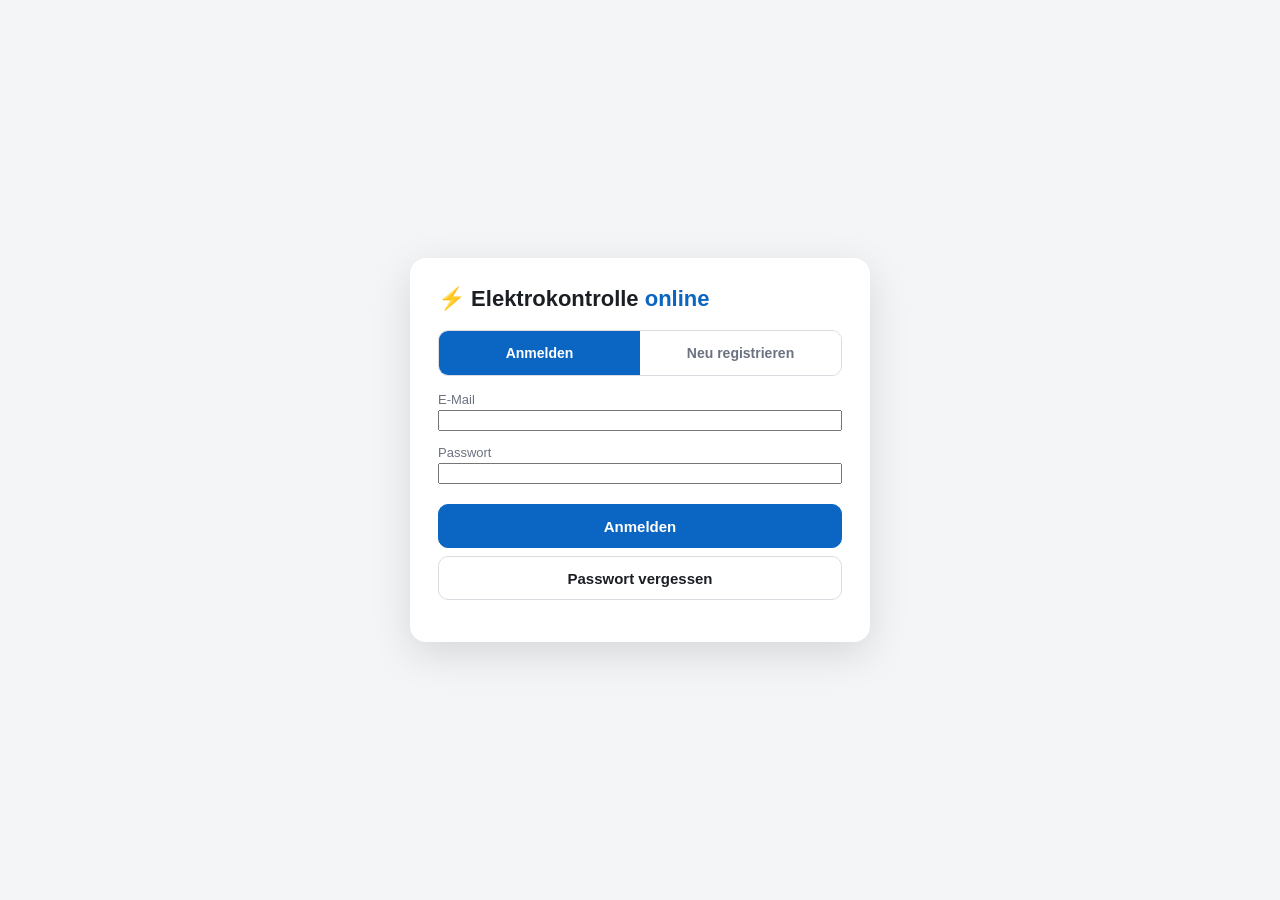
==== index.html @ 27286987 "Add files via upload" ====
<!DOCTYPE html>
<html lang="de">
<head>
<meta charset="utf-8">
<meta name="viewport" content="width=device-width, initial-scale=1, viewport-fit=cover">
<meta name="apple-mobile-web-app-capable" content="yes">
<meta name="apple-mobile-web-app-status-bar-style" content="black-translucent">
<title>Elektrokontrolle online</title>
<link rel="manifest" href="manifest.webmanifest">
<link rel="apple-touch-icon" href="icon-180.png">
<link rel="stylesheet" href="app.css">
</head>
<body>

<!-- Anmeldung -->
<div id="auth" class="authwrap">
  <div class="authbox">
    <h1>⚡ Elektrokontrolle <span>online</span></h1>

    <div id="authtabs" class="typtoggle">
      <button class="t_login on">Anmelden</button>
      <button class="t_reg">Neu registrieren</button>
    </div>

    <form id="loginform" autocomplete="on">
      <label class="f">E-Mail</label>
      <input type="email" id="l_mail" autocomplete="username" inputmode="email" autocapitalize="none" required>
      <label class="f">Passwort</label>
      <input type="password" id="l_pw" autocomplete="current-password" required>
      <button class="btn primary wide" type="submit">Anmelden</button>
      <button class="btn wide" type="button" id="l_forgot" style="margin-top:8px">Passwort vergessen</button>
    </form>

    <form id="regform" style="display:none" autocomplete="on">
      <label class="f">Firmen-Code <span class="hint" style="display:inline">– erhältst du von deinem Vorgesetzten</span></label>
      <input type="text" id="r_code" autocapitalize="characters" required>
      <div class="row">
        <div class="narrow" style="flex:0 0 110px"><label class="f">Kürzel</label><input type="text" id="r_kuerzel" autocapitalize="characters" maxlength="4" required></div>
        <div><label class="f">Vor- und Nachname</label><input type="text" id="r_name" autocomplete="name" required></div>
      </div>
      <label class="f">E-Mail</label>
      <input type="email" id="r_mail" autocomplete="username" inputmode="email" autocapitalize="none" required>
      <label class="f">Passwort <span class="hint" style="display:inline">– mindestens 8 Zeichen</span></label>
      <input type="password" id="r_pw" autocomplete="new-password" minlength="8" required>
      <button class="btn primary wide" type="submit">Registrieren</button>
    </form>

    <div id="authmsg" class="authmsg"></div>
  </div>
</div>

<!-- Anwendung -->
<div id="app" style="display:none">
  <div id="topbar">
    <div class="brand">⚡ Elektrokontrolle <span>online</span></div>
    <div id="ctxtitle"></div>
    <div id="netstate" title="Verbindung"></div>
    <div id="savestate"></div>
    <button id="fsbtn" class="iconbtn" title="Vollbild">⛶</button>
    <button id="userbtn" class="iconbtn" title="Konto"></button>
  </div>

  <div id="view"></div>

  <div id="tabbar">
    <button data-view="kontrollen" class="active"><span>🗂</span>Kontrollen</button>
    <button data-view="kunde"><span>👤</span>Kunde</button>
    <button data-view="uv"><span>🔌</span>Anlagen</button>
    <button data-view="sicht"><span>👁</span>Sichtkontrolle</button>
    <button data-view="fill"><span>⚡</span>Ausfüllen</button>
    <button data-view="mess"><span>📋</span>Messen</button>
    <button data-view="maengel"><span>⚠️</span>Mängel</button>
    <button data-view="export"><span>📤</span>Abschluss</button>
    <button data-view="settings"><span>⚙️</span>Optionen</button>
  </div>
</div>

<div id="printarea"></div>

<script src="config.js"></script>
<script src="supabase.js"></script>
<script src="jspdf.min.js"></script>
<script src="app.js"></script>
</body>
</html>
---- app.css ----
:root {
  --bg: #f4f5f7;
  --card: #ffffff;
  --ink: #1b1e23;
  --muted: #6b7280;
  --accent: #0a66c2;
  --accent-ink: #ffffff;
  --warn: #b45309;
  --danger: #b91c1c;
  --ok: #15803d;
  --line: #d9dce1;
  --yellow: #f6c500;
  --tab-h: 64px;
  --top-h: 52px;
}

* { box-sizing: border-box; touch-action: manipulation; }
html, body { margin: 0; padding: 0; }
body {
  font-family: -apple-system, "Helvetica Neue", Arial, sans-serif;
  background: var(--bg);
  color: var(--ink);
  -webkit-text-size-adjust: 100%;
}

#topbar {
  position: fixed; top: 0; left: 0; right: 0; height: calc(var(--top-h) + env(safe-area-inset-top));
  padding-top: env(safe-area-inset-top);
  background: #1b1e23; color: #fff;
  display: flex; align-items: center; gap: 12px;
  padding-left: 16px; padding-right: 16px;
  z-index: 50;
}
#apptitle { font-weight: 700; font-size: 17px; white-space: nowrap; }
#ctxtitle { flex: 1; font-size: 15px; color: #cbd2da; overflow: hidden; text-overflow: ellipsis; white-space: nowrap; }
#savestate { font-size: 13px; padding: 4px 10px; border-radius: 999px; background: #24406b; white-space: nowrap; }
#savestate.saved { background: #14532d; }
#savestate.saving { background: #92610a; }
#fsbtn {
  border: 1px solid #3a3f47; background: none; color: #cbd2da; cursor: pointer;
  font-size: 18px; line-height: 1; width: 36px; height: 36px; border-radius: 8px;
  flex: 0 0 auto; padding: 0;
}
#fsbtn.active { background: #24406b; color: #fff; }

#view {
  padding: calc(var(--top-h) + env(safe-area-inset-top) + 12px) 14px calc(var(--tab-h) + env(safe-area-inset-bottom) + 16px);
  max-width: 1200px; margin: 0 auto;
}

#tabbar {
  position: fixed; bottom: 0; left: 0; right: 0;
  height: calc(var(--tab-h) + env(safe-area-inset-bottom));
  padding-bottom: env(safe-area-inset-bottom);
  background: #ffffff; border-top: 1px solid var(--line);
  display: flex; z-index: 50;
}
#tabbar button {
  flex: 1; border: none; background: none; font-size: 11px; color: var(--muted);
  display: flex; flex-direction: column; align-items: center; justify-content: center; gap: 2px;
  padding: 6px 2px; cursor: pointer; font-family: inherit;
}
#tabbar button .ico { font-size: 20px; }
#tabbar button.active { color: var(--accent); font-weight: 700; }
#tabbar button:disabled { opacity: 0.35; }

h2 { font-size: 20px; margin: 6px 0 12px; }
h3 { font-size: 16px; margin: 18px 0 8px; }

.card {
  background: var(--card); border: 1px solid var(--line); border-radius: 12px;
  padding: 14px; margin-bottom: 14px;
}
.hint { font-size: 13px; color: var(--muted); margin: 6px 0; line-height: 1.45; }
.warntext { color: var(--warn); }

label.f { display: block; font-size: 13px; color: var(--muted); margin: 10px 0 3px; }
input[type=text], input[type=number], input[type=date], textarea, select {
  width: 100%; font-size: 16px; font-family: inherit; color: var(--ink);
  padding: 10px 12px; border: 1px solid var(--line); border-radius: 8px; background: #fff;
}
textarea { min-height: 90px; }
input:focus, textarea:focus, select:focus { outline: 2px solid var(--accent); border-color: var(--accent); }

.row { display: flex; gap: 10px; flex-wrap: wrap; }
.row > * { flex: 1; min-width: 140px; }
.row > .narrow { flex: 0 0 110px; min-width: 90px; }

button.btn {
  font-family: inherit; font-size: 15px; font-weight: 600;
  padding: 11px 16px; border-radius: 10px; border: 1px solid var(--line);
  background: #fff; color: var(--ink); cursor: pointer; min-height: 44px;
}
button.btn.primary { background: var(--accent); color: var(--accent-ink); border-color: var(--accent); }
button.btn.danger { color: var(--danger); border-color: #f3c1c1; }
button.btn.small { padding: 7px 12px; min-height: 36px; font-size: 14px; }
.btnrow { display: flex; gap: 10px; flex-wrap: wrap; margin: 10px 0; }

.chips { display: flex; gap: 8px; flex-wrap: wrap; margin: 8px 0 14px; }
.chip {
  font-family: inherit; font-size: 14px; font-weight: 600; cursor: pointer;
  padding: 9px 14px; border-radius: 999px; border: 1px solid var(--line); background: #fff; color: var(--ink);
  min-height: 40px;
}
.chip.active { background: var(--accent); border-color: var(--accent); color: #fff; }
.chip.add { border-style: dashed; color: var(--accent); }

/* Gruppen-Editor */
.gruppenrow { display: flex; gap: 8px; align-items: center; margin-bottom: 8px; }
.gruppenrow input.nr { flex: 0 0 90px; }
.gruppenrow input.bez { flex: 1; }
.gruppenrow button { flex: 0 0 auto; }
.iconbtn {
  font-family: inherit; border: 1px solid var(--line); background: #fff; border-radius: 8px;
  width: 40px; height: 40px; font-size: 16px; cursor: pointer;
}
.zuleitung-tag { font-size: 11px; font-weight: 700; color: #7c5e00; background: #fdf0bd; border-radius: 6px; padding: 3px 8px; }

/* Ausfüllen */
.filllayout { display: flex; gap: 14px; align-items: flex-start; }
.fillleft { flex: 0 0 320px; max-width: 45%; }
.fillright { flex: 1; position: sticky; top: calc(var(--top-h) + env(safe-area-inset-top) + 10px); }
.fillgroup {
  display: block; width: 100%; text-align: left; font-family: inherit; cursor: pointer;
  border: 1px solid var(--line); background: #fff; border-radius: 10px;
  padding: 10px 12px; margin-bottom: 8px; font-size: 14px;
}
.fillgroup.active { outline: 3px solid var(--accent); }
.fillgroup .gnr { font-weight: 700; margin-right: 8px; }
.fillgroup .gsum { display: block; color: var(--muted); font-size: 12.5px; margin-top: 3px; }
.fillgroup .gsum.done { color: var(--ok); font-weight: 600; }
.optlabel { font-size: 13px; font-weight: 700; color: var(--muted); margin: 12px 0 6px; text-transform: uppercase; letter-spacing: 0.4px; }
.optbtns { display: flex; flex-wrap: wrap; gap: 8px; }
.optbtns button {
  font-family: inherit; font-size: 15px; font-weight: 600; cursor: pointer;
  min-width: 58px; min-height: 46px; padding: 8px 12px;
  border: 1px solid var(--line); border-radius: 10px; background: #fff;
}
.optbtns button.sel { background: var(--yellow); border-color: #c9a200; }

/* Messtabelle: volle Bildschirmbreite, nur vertikal scrollen, Kopf bleibt stehen */
.tablewrap {
  overflow-y: auto; overflow-x: hidden; -webkit-overflow-scrolling: touch;
  border: 1px solid var(--line); border-radius: 10px; background: #fff;
  max-height: calc(100vh - var(--top-h) - var(--tab-h) - env(safe-area-inset-top) - env(safe-area-inset-bottom) - 190px);
}
table.mess { border-collapse: collapse; font-size: 13px; width: 100%; table-layout: fixed; }
table.mess th, table.mess td { border: 1px solid #e5e7eb; padding: 0; text-align: center; overflow: hidden; }
table.mess th {
  background: #eef1f5; font-size: 10px; line-height: 1.2; padding: 6px 2px;
  position: sticky; top: 0; z-index: 2; word-wrap: break-word; hyphens: auto;
}
table.mess td input {
  border: none; border-radius: 0; width: 100%; font-size: 13px; padding: 11px 2px; text-align: center; background: transparent;
}
table.mess td.wide input { text-align: left; padding-left: 5px; }
table.mess tr.zuleitung { background: #fdf6d8; }

/* Mängel */
.mangelcard { border-left: 5px solid var(--warn); }
.mangelcard.infocard { border-left-color: var(--accent); }
.typtoggle { display: flex; border: 1px solid var(--line); border-radius: 10px; overflow: hidden; }
.typtoggle button {
  font-family: inherit; font-size: 14px; font-weight: 600; cursor: pointer;
  padding: 10px 14px; border: none; background: #fff; color: var(--muted); min-height: 44px;
}
.typtoggle button.on { background: var(--warn); color: #fff; }
.typtoggle button.t_info.on { background: var(--accent); }
.fotothumbs { display: flex; gap: 10px; flex-wrap: wrap; margin-top: 10px; }
.fotothumbs .thumb { position: relative; }
.fotothumbs img { width: 110px; height: 110px; object-fit: cover; border-radius: 10px; border: 1px solid var(--line); }
.fotothumbs .del {
  position: absolute; top: -8px; right: -8px; width: 28px; height: 28px; border-radius: 50%;
  border: none; background: var(--danger); color: #fff; font-size: 14px; cursor: pointer;
}

.kcard { display: flex; align-items: center; gap: 12px; }
.kcard.done { border-left: 5px solid var(--ok); }
.statusbadge {
  font-size: 12px; font-weight: 700; padding: 3px 10px; border-radius: 999px;
  background: #e3ecf7; color: var(--accent); vertical-align: middle; white-space: nowrap;
}
.statusbadge.sb-done { background: #d9f2e0; color: var(--ok); }
.zdel {
  border: none; background: none; color: var(--danger); cursor: pointer;
  font-size: 13px; padding: 2px 6px; vertical-align: middle;
}
.kcard .kinfo { flex: 1; }
.kcard .kinfo .kt { font-weight: 700; font-size: 16px; }
.kcard .kinfo .ks { font-size: 13px; color: var(--muted); margin-top: 3px; }

.empty { text-align: center; color: var(--muted); padding: 40px 10px; font-size: 15px; }

/* Druck / Bericht */
#printarea { display: none; }
@media print {
  body > #topbar, body > #tabbar, body > #view { display: none !important; }
  #printarea { display: block; padding: 5mm; } /* Sync 1.3: 5 mm Rand rundum, sonst werden Linien abgeschnitten */
  body { background: #fff; }
}
#printarea .rpthead { border: 1px solid #000; padding: 4mm 5mm; margin-bottom: 6mm; }
#printarea .rpttitle { display: flex; justify-content: space-between; align-items: baseline; border-bottom: 1px solid #000; padding-bottom: 2mm; margin-bottom: 3mm; }
#printarea h1 { font-size: 17pt; margin: 0; }
#printarea .rptsection { font-size: 14pt; margin: 6mm 0 3mm; }
#printarea .rptuv { font-size: 11.5pt; margin: 5mm 0 2mm; border-bottom: 1px solid #999; padding-bottom: 1mm; }
#printarea table.rpt { width: 100%; border-collapse: collapse; font-size: 10.5pt; }
#printarea table.rpt td { padding: 1.2mm 2mm; vertical-align: top; }
#printarea table.rpt td.lbl { color: #555; width: 34mm; }
#printarea .mangel { padding: 2mm 0 3mm 6mm; margin-bottom: 3mm; page-break-inside: avoid; }
#printarea .mangel .mnr { font-weight: 700; font-size: 11.5pt; margin-bottom: 1.5mm; margin-left: -6mm; }
#printarea .mangel .mtext { font-size: 10.5pt; line-height: 1.4; }
#printarea .mangel img { max-width: 80mm; max-height: 80mm; margin: 2mm 2mm 0 0; border: 1px solid #aaa; }
#printarea .rptsig { display: flex; justify-content: space-between; margin: 10mm 4mm 0; font-size: 10.5pt; page-break-inside: avoid; }
#printarea .rptsig .sigline { display: inline-block; width: 50mm; border-bottom: 1px solid #000; }
#printarea .rptsig img.sigimg { height: 16mm; vertical-align: middle; margin-left: 3mm; }
#printarea .erledigung { border: 1px solid #888; padding: 3mm 4mm; margin-top: 8mm; font-size: 10pt; line-height: 1.45; page-break-inside: avoid; }
#printarea .signconfirm { margin-top: 4mm; page-break-inside: avoid; }
#printarea .signhead { font-weight: 700; font-size: 10.5pt; border: 1px solid #000; border-bottom: none; padding: 2mm 3mm; background: #eee; }
#printarea table.signtable { width: 100%; border-collapse: collapse; font-size: 9.5pt; }
#printarea table.signtable td { border: 1px solid #000; width: 33.3%; height: 26mm; vertical-align: top; padding: 2mm; color: #333; }

@media (max-width: 800px) {
  .filllayout { flex-direction: column; }
  .fillleft { flex: 1; max-width: none; width: 100%; }
  .fillright { position: static; width: 100%; }
  #tabbar button { font-size: 10px; }
}

/* ---- Sync 1.1: Check-out, Nur-Ansicht, Suche & Import ---- */

.overlay { position: fixed; inset: 0; background: rgba(15, 23, 42, .5); display: flex; align-items: center; justify-content: center; z-index: 200; padding: 20px; }
.dialog { background: var(--card, #fff); border-radius: 14px; padding: 20px 22px; max-width: 500px; width: 100%; box-shadow: 0 14px 44px rgba(0, 0, 0, .3); }
.dialog h3 { margin: 0 0 10px; }
.dialog .dlgtext { margin-bottom: 16px; line-height: 1.45; }
.dialog .btnrow { gap: 8px; }

.robanner { background: #fff4dd; border: 1px solid #e3ab4a; color: #6e4a00; border-radius: 10px; padding: 10px 14px; margin-bottom: 14px; font-size: 14px; }

.okbanner { background: #e7f6e7; border: 1px solid #57a05a; color: #1d5220; border-radius: 10px; padding: 10px 14px; margin-bottom: 14px; font-size: 14px; }

/* Sync 1.3: Notizen (nur intern) – graue Karte */
.mangelcard.notizcard { border-left: 5px solid #9aa3af; background: #f6f7f9; }

/* Sync 1.3: Kürzel-Verzeichnis in den Optionen */
.vchip { display: inline-flex; align-items: center; gap: 6px; cursor: default; }
.vchip .vdel { border: none; background: none; color: #c0392b; cursor: pointer; font-size: 14px; padding: 0 2px; line-height: 1; }

.statusbadge.sb-lock { background: #e3ab4a; color: #402d00; }
.statusbadge.sb-me { background: var(--accent, #2f6fed); color: #fff; }

details#suchmenu summary { cursor: pointer; font-weight: 600; font-size: 16px; }
details#suchmenu[open] summary { margin-bottom: 10px; }

/* ---- Online-Plattform: Anmeldung, Verwaltung, Unterschrift ---- */

.authwrap { min-height: 100vh; display: flex; align-items: center; justify-content: center; padding: 20px; background: var(--bg, #f1f5f9); }
.authbox { background: #fff; border-radius: 16px; padding: 28px; max-width: 460px; width: 100%; box-shadow: 0 12px 40px rgba(0,0,0,.12); }
.authbox h1 { font-size: 22px; margin: 0 0 18px; }
.authbox h1 span { color: var(--accent, #2f6fed); }
.authbox .typtoggle { margin-bottom: 16px; }
.authbox input { margin-bottom: 4px; }
.btn.wide { width: 100%; justify-content: center; margin-top: 16px; }
.authmsg { margin-top: 14px; font-size: 14px; line-height: 1.45; }
.authmsg.fehler { color: #b3261e; }
.authmsg.ok { color: #1d5220; }

#netstate { font-size: 12px; color: #fbbf24; margin-left: 8px; }
#netstate.offline { font-weight: 700; }

.codebox { font-family: ui-monospace, Menlo, monospace; font-size: 20px; letter-spacing: 1px;
  background: #f1f5f9; border: 1px dashed #94a3b8; border-radius: 10px; padding: 12px 16px; margin: 8px 0; text-align: center; }

.sigpreview { border: 1px dashed var(--line, #cbd5e1); border-radius: 10px; padding: 8px; background: #fff; max-width: 340px; }
.sigpreview img { max-width: 100%; max-height: 110px; display: block; }
.sigdialog { max-width: 620px; }
.sigcanvas { width: 100%; height: 220px; border: 1px solid var(--line, #cbd5e1); border-radius: 10px;
  background: #fff; touch-action: none; display: block; margin-bottom: 12px; }

.kcard select.rollewahl { flex: 0 0 auto; width: auto; margin: 0 6px; }

/* Anmeldebox: Felder über die volle Breite, Umschalter in Akzentfarbe */
.authbox input { width: 100%; box-sizing: border-box; }
.authbox .typtoggle { display: flex; width: 100%; }
.authbox .typtoggle button { flex: 1; }
.authbox .typtoggle button.on { background: var(--accent, #2f6fed); color: #fff; border-color: var(--accent, #2f6fed); }

/* Echtzeit: wer arbeitet mit, und was hat sich soeben geändert */
#praesenz { display: flex; gap: 4px; margin-left: 8px; }
#praesenz .wer { background: var(--accent, #2f6fed); color: #fff; border-radius: 999px;
  font-size: 11px; font-weight: 700; padding: 2px 7px; }
input.fremdaenderung { background: #fff8dd; transition: background .4s; }

/* PV-Angaben: kompakte Tabellen im Reiter Anlagen */
.pvtab { overflow-x: auto; margin-bottom: 4px; }
.pvtab table { width: 100%; }
.pvtab th { font-size: 11px; }
.pvtab input { font-size: 13px; }

/* Statusverlauf und Arbeitszeit: eine Zeile je Eintrag mit Löschknopf */
.verlaufzeile { display: flex; align-items: center; gap: 8px; padding: 4px 0; border-bottom: 1px solid var(--line); }
.verlaufzeile:last-child { border-bottom: 0; }
.verlaufzeile .iconbtn { margin-left: auto; }

/* Anzeige, wenn Änderungen noch unterwegs sind */
#netstate.wartend { color: var(--accent); }
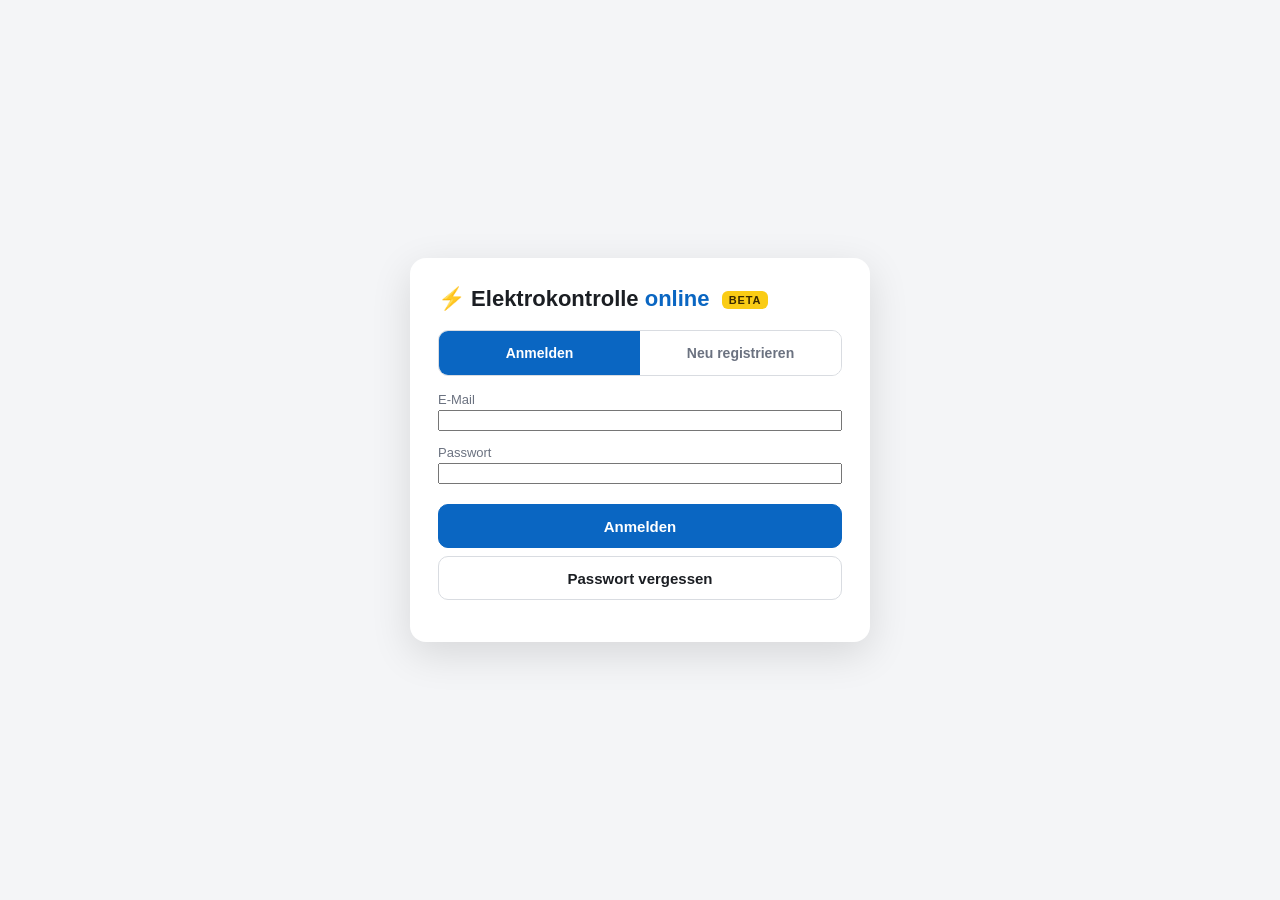
==== commit 52bc6471: "Add files via upload" ====
--- a/index.html
+++ b/index.html
@@ -15,7 +15,7 @@
 <!-- Anmeldung -->
 <div id="auth" class="authwrap">
   <div class="authbox">
-    <h1>⚡ Elektrokontrolle <span>online</span></h1>
+    <h1>⚡ Elektrokontrolle <span>online</span> <b class="beta">BETA</b></h1>
 
     <div id="authtabs" class="typtoggle">
       <button class="t_login on">Anmelden</button>
@@ -52,7 +52,7 @@
 <!-- Anwendung -->
 <div id="app" style="display:none">
   <div id="topbar">
-    <div class="brand">⚡ Elektrokontrolle <span>online</span></div>
+    <div class="brand">⚡ Elektrokontrolle <span>online</span> <b class="beta">BETA</b></div>
     <div id="ctxtitle"></div>
     <div id="netstate" title="Verbindung"></div>
     <div id="savestate"></div>
@@ -63,7 +63,7 @@
   <div id="view"></div>
 
   <div id="tabbar">
-    <button data-view="kontrollen" class="active"><span>🗂</span>Kontrollen</button>
+    <button data-view="kontrollen" class="active"><span>🏠</span>Start</button>
     <button data-view="kunde"><span>👤</span>Kunde</button>
     <button data-view="uv"><span>🔌</span>Anlagen</button>
     <button data-view="sicht"><span>👁</span>Sichtkontrolle</button>
@@ -80,6 +80,8 @@
 <script src="config.js"></script>
 <script src="supabase.js"></script>
 <script src="jspdf.min.js"></script>
+<script src="qrcode.min.js"></script>
+<script src="behebungspdf.js"></script>
 <script src="app.js"></script>
 </body>
 </html>
--- a/app.css
+++ b/app.css
@@ -154,6 +154,19 @@
   border: none; border-radius: 0; width: 100%; font-size: 13px; padding: 11px 2px; text-align: center; background: transparent;
 }
 table.mess td.wide input { text-align: left; padding-left: 5px; }
+/* Bezeichnung bricht um und wächst mit dem Text */
+table.mess td textarea {
+  display: block; border: none; border-radius: 0; width: 100%; min-height: 0; resize: none; overflow: hidden;
+  font: inherit; font-size: 13px; line-height: 1.3; padding: 11px 2px 11px 5px; text-align: left;
+  background: transparent; white-space: pre-wrap; word-wrap: break-word;
+}
+/* Messen: Anlagen-Chips schiebbar, CSV-Knopf bleibt rechts stehen */
+.messkopf { display: flex; align-items: center; gap: 10px; margin: 8px 0 14px; }
+.messkopf .chips { flex: 1 1 auto; min-width: 0; margin: 0; flex-wrap: nowrap; overflow-x: auto;
+  -webkit-overflow-scrolling: touch; scrollbar-width: none; padding: 2px 0; }
+.messkopf .chips::-webkit-scrollbar { display: none; }
+.messkopf .chip { flex: 0 0 auto; white-space: nowrap; }
+.messkopf #mess_csv { flex: 0 0 auto; white-space: nowrap; }
 table.mess tr.zuleitung { background: #fdf6d8; }
 
 /* Mängel */
@@ -303,3 +316,57 @@
 
 /* Anzeige, wenn Änderungen noch unterwegs sind */
 #netstate.wartend { color: var(--accent); }
+
+/* Knopfzeile, die beim Scrollen oben stehen bleibt (Reiter Mängel) */
+.btnrow.klebrig {
+  position: sticky;
+  top: calc(var(--top-h) + env(safe-area-inset-top));
+  z-index: 20;
+  background: var(--bg);
+  margin: 0 -14px;
+  padding: 8px 14px;
+  border-bottom: 1px solid var(--line);
+}
+
+/* ------------------------------------------------------------------
+   Status der Anlage – Farbe UND Zeichen.
+   Die geöffnete Anlage trägt dieselbe Farbe, stark aufgehellt.
+   Gilt für die Anlagen-Chips, die Statusknöpfe und das Abzeichen.
+   ------------------------------------------------------------------ */
+.chip.st-eroeffnet,        button.btn.st-eroeffnet,        .statusbadge.st-eroeffnet        { background:#2563eb; border-color:#2563eb; color:#fff; }
+.chip.st-gemessen,         button.btn.st-gemessen,         .statusbadge.st-gemessen         { background:#0e8f9c; border-color:#0e8f9c; color:#fff; }
+.chip.st-unterschrieben,   button.btn.st-unterschrieben,   .statusbadge.st-unterschrieben   { background:#facc15; border-color:#eab308; color:#3a2a00; }
+.chip.st-abgeschlossen,    button.btn.st-abgeschlossen,    .statusbadge.st-abgeschlossen    { background:#16a34a; border-color:#16a34a; color:#fff; }
+.chip.st-beim_vnb,         button.btn.st-beim_vnb,         .statusbadge.st-beim_vnb         { background:#e07b16; border-color:#e07b16; color:#fff; }
+.chip.st-genehmigt,        button.btn.st-genehmigt,        .statusbadge.st-genehmigt        { background:#16a34a; border-color:#16a34a; color:#fff; }   /* grün – Gelb heisst «unterschrieben» */
+.chip.st-zurueckgewiesen,  button.btn.st-zurueckgewiesen,  .statusbadge.st-zurueckgewiesen  { background:#dc2626; border-color:#dc2626; color:#fff; }
+
+.chip.st-eroeffnet.active,       button.btn.st-eroeffnet.active       { background:#ffffff; color:#1d4ed8; }
+.chip.st-gemessen.active,        button.btn.st-gemessen.active        { background:#d6f2f5; color:#0a6570; }
+.chip.st-unterschrieben.active,  button.btn.st-unterschrieben.active  { background:#fef9c3; color:#7a5a00; border-color:#eab308; }
+.chip.st-abgeschlossen.active,   button.btn.st-abgeschlossen.active   { background:#d3f5de; color:#116e33; }
+.chip.st-beim_vnb.active,        button.btn.st-beim_vnb.active        { background:#ffe6cd; color:#9c4f08; }
+.chip.st-genehmigt.active,       button.btn.st-genehmigt.active       { background:#d3f5de; color:#116e33; }
+.chip.st-zurueckgewiesen.active, button.btn.st-zurueckgewiesen.active { background:#fcd7d7; color:#9d1717; }
+
+/* Statusknöpfe: nur der geltende Status trägt seine Farbe, die übrigen bleiben weiss */
+.statusbadge.st-eroeffnet, .statusbadge.st-gemessen, .statusbadge.st-unterschrieben, .statusbadge.st-abgeschlossen,
+.statusbadge.st-beim_vnb, .statusbadge.st-genehmigt, .statusbadge.st-zurueckgewiesen {
+  font-size: 13px; padding: 5px 12px;
+}
+
+/* Eigentümer-Anzeige im Reiter Anlagen: nur der Name, Änderung über den Knopf */
+.eiganzeige {
+  border: 1px solid var(--line); border-radius: 10px; padding: 11px 14px;
+  background: #fafbfc; font-weight: 600; min-height: 44px; display: flex; align-items: center; gap: 8px;
+}
+.eiganzeige .hint { font-weight: 400; }
+.eigwahl { transition: border-color .12s; }
+.eigwahl:hover { border-color: var(--accent); }
+
+/* «BETA» neben dem Logo – nur in der App, nicht in den PDFs */
+.beta, .authbox h1 .beta, .brand .beta {
+  display: inline-block; vertical-align: middle; margin-left: 6px; padding: 2px 7px;
+  font-size: 11px; font-weight: 800; letter-spacing: .08em; line-height: 1.3;
+  color: #3a2a00; background: #facc15; border-radius: 6px;
+}
